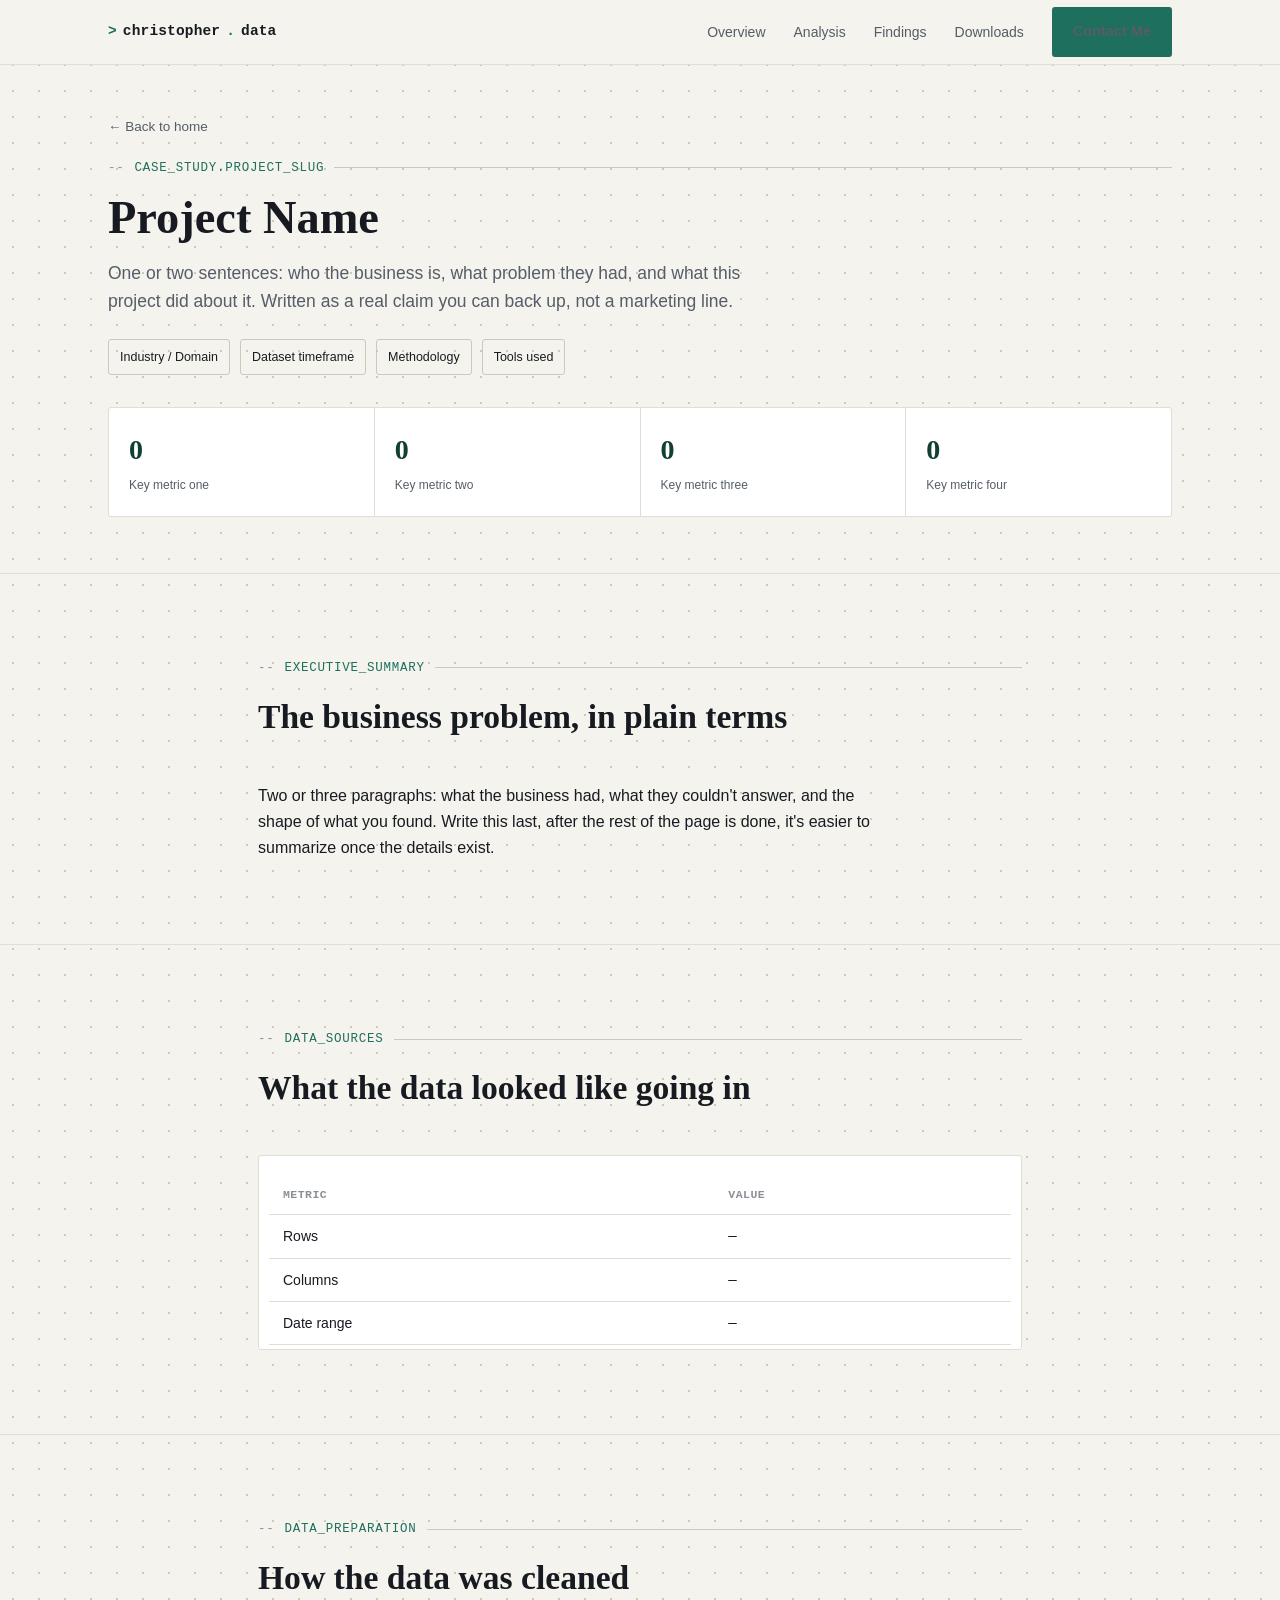
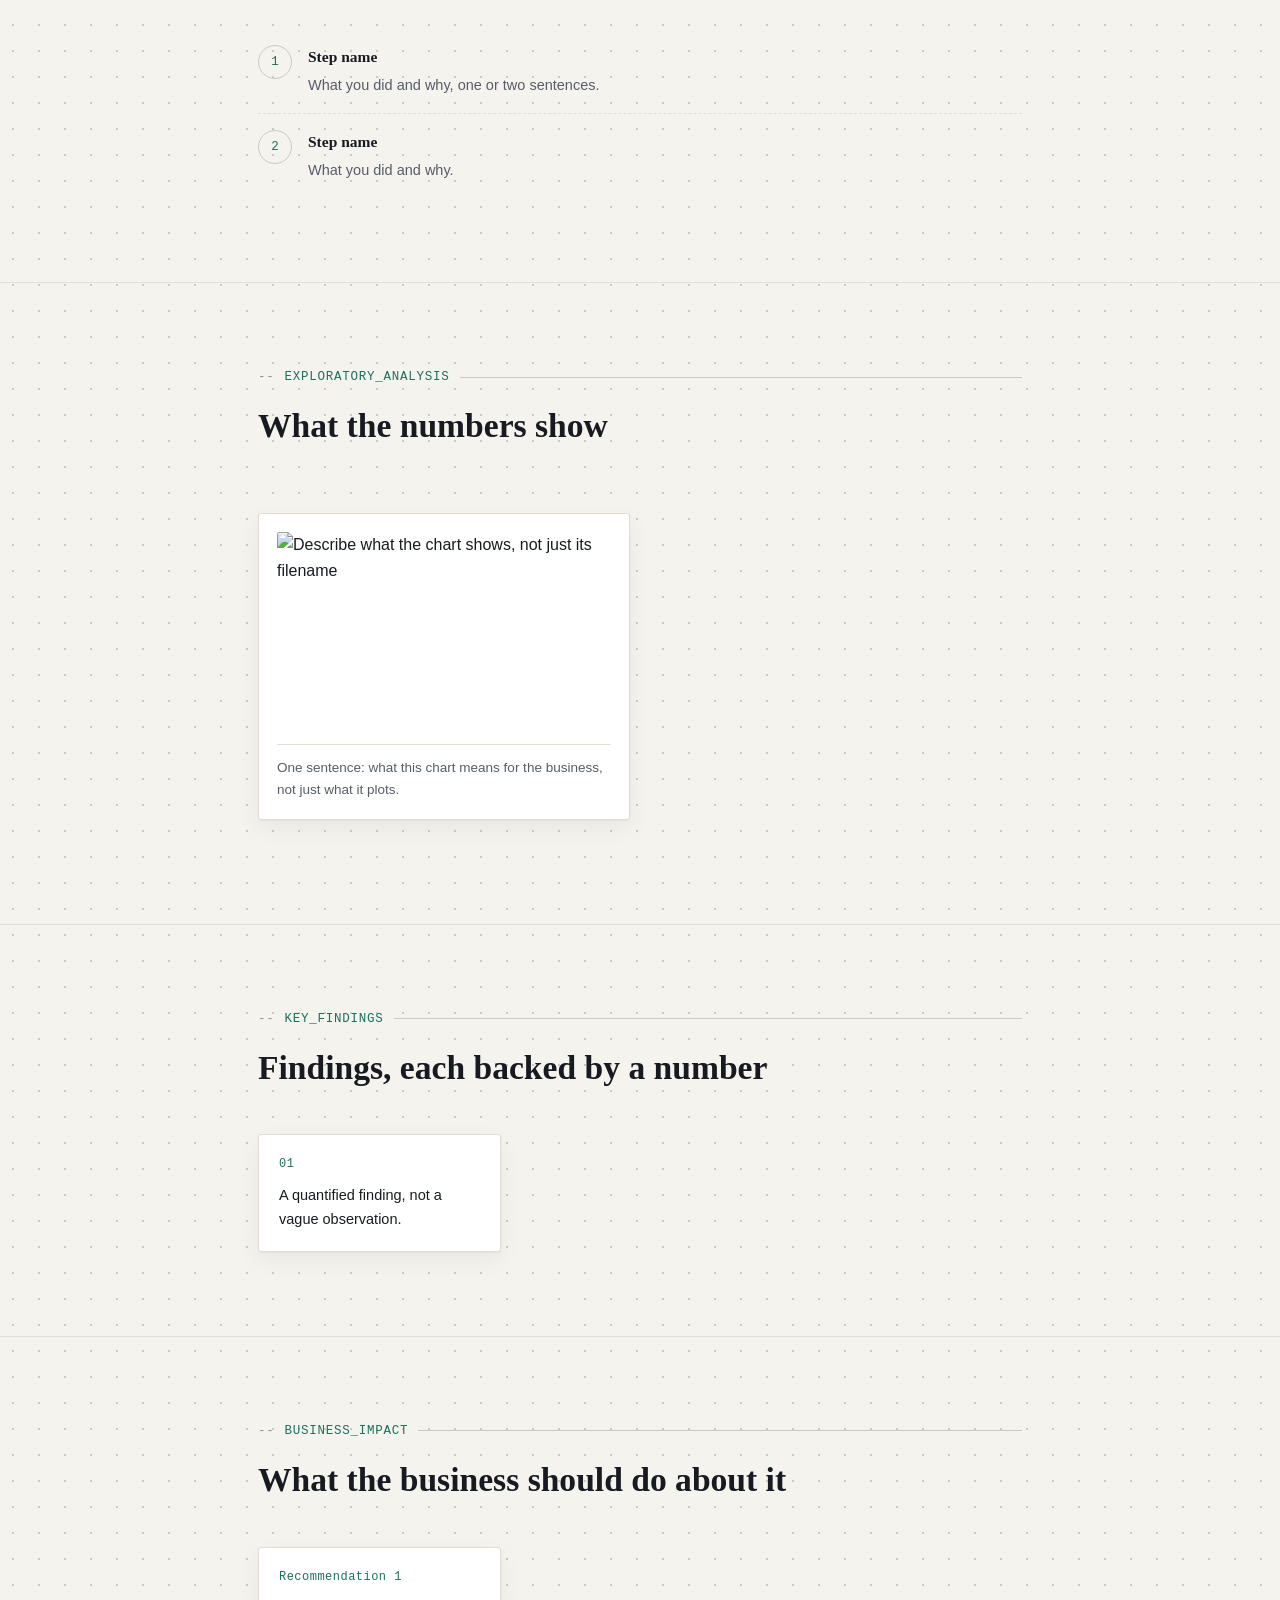
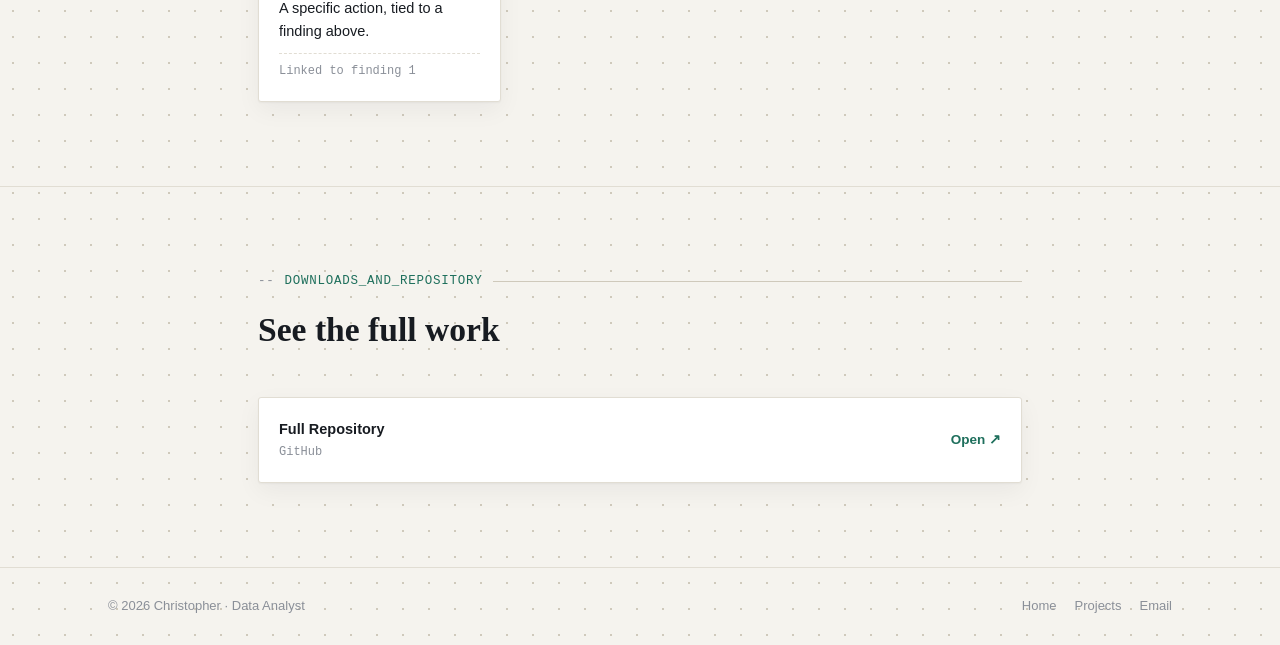
==== projects/_template/index.html @ ba426cac "Add reusable case-study template, README, and SEO basics Document the folder structure and 'add a ne" ====
<!--
  CASE STUDY TEMPLATE
  ====================
  Copy this whole "_template" folder to "projects/<your-project-slug>/" and edit
  the content in place. Keep the class names (project-card, case-hero, metric-card,
  process-timeline, chart-figure, insight-card, recommendation-card, download-card,
  list-plain) as-is; they're defined once in /assets/css/style.css and reused
  across every case study page.

  After filling this in:
  1. Add your chart/image files to /assets/img/<your-project-slug>/
  2. Add one project-card block to the "Featured Work" section of the home page (/index.html)
  3. Add a <url> entry for the new page to /sitemap.xml
  4. Remove this comment block
-->
<!doctype html>
<html lang="en">
<head>
<meta charset="utf-8" />
<title>Project Name — Case Study — Christopher</title>
<meta name="description" content="One-sentence summary of the problem and the outcome, for search results and link previews." />
<meta name="viewport" content="width=device-width, initial-scale=1" />
<meta name="robots" content="noindex" />
<link rel="stylesheet" href="../../assets/css/style.css" />
</head>
<body>

<a class="skip-link" href="#main-content">Skip to content</a>

<header class="site">
  <div class="wrap nav">
    <a href="../../#top" class="brand"><span class="dot">&gt;</span> christopher<span class="dot">.</span>data</a>
    <input type="checkbox" id="navToggle" />
    <nav class="navlinks">
      <a href="#overview">Overview</a>
      <a href="#analysis">Analysis</a>
      <a href="#findings">Findings</a>
      <a href="#downloads">Downloads</a>
      <a href="../../#contact" class="btn btn-primary cta">Contact Me</a>
    </nav>
    <label for="navToggle" class="hamburger" aria-label="Toggle menu">
      <svg width="18" height="14" viewBox="0 0 18 14" fill="none"><path d="M0 1h18M0 7h18M0 13h18" stroke="currentColor" stroke-width="1.6"/></svg>
    </label>
  </div>
</header>

<main id="main-content">

  <section class="case-hero">
    <div class="wrap">
      <a class="back-link reveal" href="../../#projects">&larr; Back to home</a>
      <p class="eyebrow reveal">case_study.project_slug<span class="rule"></span></p>
      <h1 class="reveal">Project Name</h1>
      <p class="summary reveal">One or two sentences: who the business is, what problem they had, and what this project did about it. Written as a real claim you can back up, not a marketing line.</p>

      <div class="case-meta reveal">
        <span class="tag">Industry / Domain</span>
        <span class="tag">Dataset timeframe</span>
        <span class="tag">Methodology</span>
        <span class="tag">Tools used</span>
      </div>

      <div class="metric-row reveal">
        <div class="metric-card"><div class="num"><span data-count-to="0" data-suffix="">0</span></div><div class="lbl">Key metric one</div></div>
        <div class="metric-card"><div class="num"><span data-count-to="0" data-suffix="">0</span></div><div class="lbl">Key metric two</div></div>
        <div class="metric-card"><div class="num"><span data-count-to="0" data-suffix="">0</span></div><div class="lbl">Key metric three</div></div>
        <div class="metric-card"><div class="num"><span data-count-to="0" data-suffix="">0</span></div><div class="lbl">Key metric four</div></div>
      </div>
    </div>
  </section>

  <section class="section" id="overview">
    <div class="wrap-narrow">
      <div class="section-head reveal">
        <p class="eyebrow">executive_summary<span class="rule"></span></p>
        <h2 class="section-title">The business problem, in plain terms</h2>
      </div>
      <div class="prose reveal">
        <p>Two or three paragraphs: what the business had, what they couldn't answer, and the shape of what you found. Write this last, after the rest of the page is done, it's easier to summarize once the details exist.</p>
      </div>
    </div>
  </section>

  <section class="section" id="data">
    <div class="wrap-narrow">
      <div class="section-head reveal">
        <p class="eyebrow">data_sources<span class="rule"></span></p>
        <h2 class="section-title">What the data looked like going in</h2>
      </div>
      <div class="table-wrap reveal">
        <table class="data-table">
          <thead><tr><th>Metric</th><th>Value</th></tr></thead>
          <tbody>
            <tr><td>Rows</td><td class="num">&mdash;</td></tr>
            <tr><td>Columns</td><td class="num">&mdash;</td></tr>
            <tr><td>Date range</td><td class="num">&mdash;</td></tr>
          </tbody>
        </table>
      </div>
    </div>
  </section>

  <section class="section" id="cleaning">
    <div class="wrap-narrow">
      <div class="section-head reveal">
        <p class="eyebrow">data_preparation<span class="rule"></span></p>
        <h2 class="section-title">How the data was cleaned</h2>
      </div>
      <div class="process-timeline reveal">
        <div class="process-step"><div class="idx">1</div><div><h3>Step name</h3><p>What you did and why, one or two sentences.</p></div></div>
        <div class="process-step"><div class="idx">2</div><div><h3>Step name</h3><p>What you did and why.</p></div></div>
      </div>
    </div>
  </section>

  <section class="section" id="analysis">
    <div class="wrap-narrow">
      <div class="section-head reveal">
        <p class="eyebrow">exploratory_analysis<span class="rule"></span></p>
        <h2 class="section-title">What the numbers show</h2>
      </div>
      <div class="chart-grid">
        <figure class="chart-figure reveal">
          <img src="../../assets/img/project-slug/chart1.png" alt="Describe what the chart shows, not just its filename" loading="lazy" width="800" height="480" />
          <figcaption>One sentence: what this chart means for the business, not just what it plots.</figcaption>
        </figure>
      </div>
    </div>
  </section>

  <section class="section" id="findings">
    <div class="wrap-narrow">
      <div class="section-head reveal">
        <p class="eyebrow">key_findings<span class="rule"></span></p>
        <h2 class="section-title">Findings, each backed by a number</h2>
      </div>
      <div class="card-grid">
        <div class="insight-card reveal"><div class="idx">01</div><p>A quantified finding, not a vague observation.</p></div>
      </div>
    </div>
  </section>

  <section class="section" id="recommendations">
    <div class="wrap-narrow">
      <div class="section-head reveal">
        <p class="eyebrow">business_impact<span class="rule"></span></p>
        <h2 class="section-title">What the business should do about it</h2>
      </div>
      <div class="card-grid">
        <div class="recommendation-card reveal"><div class="idx">Recommendation 1</div><p>A specific action, tied to a finding above.</p><div class="linked">Linked to finding 1</div></div>
      </div>
    </div>
  </section>

  <section class="section" id="downloads">
    <div class="wrap-narrow">
      <div class="section-head reveal">
        <p class="eyebrow">downloads_and_repository<span class="rule"></span></p>
        <h2 class="section-title">See the full work</h2>
      </div>
      <div class="reveal" style="display:flex;flex-direction:column;gap:12px">
        <div class="download-card">
          <div class="meta"><div class="name">Full Repository</div><div class="type">GitHub</div></div>
          <a href="#" target="_blank" rel="noopener">Open &#8599;</a>
        </div>
      </div>
    </div>
  </section>

</main>

<footer>
  <div class="wrap footer-row">
    <span>&copy; 2026 Christopher · Data Analyst</span>
    <div class="footer-links">
      <a href="../../#top">Home</a>
      <a href="../../#projects">Projects</a>
      <a href="mailto:tcmtika@gmail.com">Email</a>
    </div>
  </div>
</footer>

<script src="../../assets/js/main.js"></script>
</body>
</html>
---- assets/css/style.css ----
/* ---------- tokens ---------- */
:root {
  --paper: #f5f3ee;
  --paper-raised: #ffffff;
  --ink: #171b21;
  --ink-muted: #565d68;
  --ink-faint: #8a8f98;
  --line: #e1ddd3;
  --line-strong: #cfc9bb;
  --accent: #1e6f5c;
  --accent-strong: #123f33;
  --accent-on: #f5f3ee;
  --tag-amber: #a3651f;
  --shadow: 0 1px 2px rgba(23, 27, 33, 0.04), 0 8px 24px rgba(23, 27, 33, 0.05);
  --radius: 3px;
  color-scheme: light;
}
@media (prefers-color-scheme: dark) {
  :root {
    --paper: #12151a;
    --paper-raised: #191d24;
    --ink: #ece9e1;
    --ink-muted: #a2a8b2;
    --ink-faint: #6b7178;
    --line: #292e37;
    --line-strong: #383e49;
    --accent: #3ddba0;
    --accent-strong: #8ff0c6;
    --accent-on: #0c1512;
    --tag-amber: #e6a35a;
    --shadow: 0 1px 2px rgba(0, 0, 0, 0.3), 0 12px 32px rgba(0, 0, 0, 0.35);
    color-scheme: dark;
  }
}
:root[data-theme="dark"] {
  --paper: #12151a;
  --paper-raised: #191d24;
  --ink: #ece9e1;
  --ink-muted: #a2a8b2;
  --ink-faint: #6b7178;
  --line: #292e37;
  --line-strong: #383e49;
  --accent: #3ddba0;
  --accent-strong: #8ff0c6;
  --accent-on: #0c1512;
  --tag-amber: #e6a35a;
  --shadow: 0 1px 2px rgba(0, 0, 0, 0.3), 0 12px 32px rgba(0, 0, 0, 0.35);
  color-scheme: dark;
}
:root[data-theme="light"] {
  --paper: #f5f3ee;
  --paper-raised: #ffffff;
  --ink: #171b21;
  --ink-muted: #565d68;
  --ink-faint: #8a8f98;
  --line: #e1ddd3;
  --line-strong: #cfc9bb;
  --accent: #1e6f5c;
  --accent-strong: #123f33;
  --accent-on: #f5f3ee;
  --tag-amber: #a3651f;
  --shadow: 0 1px 2px rgba(23, 27, 33, 0.04), 0 8px 24px rgba(23, 27, 33, 0.05);
  color-scheme: light;
}

/* ---------- reset-ish ---------- */
* { box-sizing: border-box; }
html { scroll-behavior: smooth; }
@media (prefers-reduced-motion: reduce) {
  html { scroll-behavior: auto; }
  * { animation-duration: 0.01ms !important; animation-iteration-count: 1 !important; transition-duration: 0.01ms !important; scroll-behavior: auto !important; }
}
body {
  margin: 0;
  background: var(--paper);
  color: var(--ink);
  font-family: -apple-system, "Segoe UI", Roboto, Helvetica, Arial, sans-serif;
  font-size: 16px;
  line-height: 1.6;
  background-image: radial-gradient(var(--line-strong) 1px, transparent 1px);
  background-size: 26px 26px;
}
.serif { font-family: Iowan Old Style, Charter, "Georgia", "Times New Roman", serif; }
.mono { font-family: ui-monospace, "SF Mono", "Cascadia Mono", Consolas, Menlo, monospace; }
h1, h2, h3, h4 { font-family: Iowan Old Style, Charter, Georgia, "Times New Roman", serif; font-weight: 600; text-wrap: balance; margin: 0; color: var(--ink); }
p { margin: 0; }
a { color: inherit; }
img { max-width: 100%; display: block; }
section { position: relative; }

.wrap { max-width: 1120px; margin: 0 auto; padding: 0 28px; }
@media (max-width: 640px) { .wrap { padding: 0 20px; } }
.wrap-narrow { max-width: 820px; margin: 0 auto; padding: 0 28px; }
@media (max-width: 640px) { .wrap-narrow { padding: 0 20px; } }

/* ---------- skip link ---------- */
.skip-link {
  position: absolute; left: -999px; top: 0; z-index: 100; background: var(--accent); color: var(--accent-on);
  padding: 12px 18px; border-radius: 0 0 var(--radius) 0; font-size: 14px; font-weight: 600; text-decoration: none;
}
.skip-link:focus { left: 0; }

.eyebrow {
  font-family: ui-monospace, "SF Mono", Consolas, Menlo, monospace;
  font-size: 12.5px;
  letter-spacing: 0.06em;
  text-transform: uppercase;
  color: var(--accent);
  display: flex;
  align-items: center;
  gap: 10px;
}
.eyebrow::before { content: "--"; color: var(--ink-faint); }
.eyebrow .rule { flex: 1; height: 1px; background: var(--line-strong); }

.btn {
  display: inline-flex;
  align-items: center;
  gap: 8px;
  padding: 12px 20px;
  border-radius: var(--radius);
  font-size: 14.5px;
  font-weight: 600;
  text-decoration: none;
  border: 1px solid transparent;
  cursor: pointer;
  transition: transform 0.15s ease, background 0.15s ease, border-color 0.15s ease;
}
.btn:active { transform: translateY(1px); }
.btn-primary { background: var(--accent); color: var(--accent-on); }
.btn-primary:hover { background: var(--accent-strong); }
.btn-ghost { background: transparent; color: var(--ink); border-color: var(--line-strong); }
.btn-ghost:hover { border-color: var(--accent); color: var(--accent); }
.btn:focus-visible { outline: 2px solid var(--accent); outline-offset: 2px; }

/* ---------- nav ---------- */
header.site {
  position: sticky;
  top: 0;
  z-index: 40;
  background: color-mix(in srgb, var(--paper) 88%, transparent);
  backdrop-filter: blur(8px);
  border-bottom: 1px solid var(--line);
}
.nav { display: flex; align-items: center; justify-content: space-between; height: 64px; }
.brand {
  font-family: ui-monospace, "SF Mono", Consolas, Menlo, monospace;
  font-weight: 600;
  font-size: 14.5px;
  letter-spacing: 0.01em;
  text-decoration: none;
  display: flex;
  align-items: baseline;
  gap: 6px;
}
.brand .dot { color: var(--accent); }
.navlinks { display: flex; align-items: center; gap: 28px; font-size: 14px; }
.navlinks a { text-decoration: none; color: var(--ink-muted); }
.navlinks a:hover { color: var(--ink); }
.navlinks .cta { display: inline-block; }
#navToggle { display: none; }
.hamburger {
  display: none;
  background: none;
  border: 1px solid var(--line-strong);
  border-radius: var(--radius);
  width: 38px;
  height: 38px;
  align-items: center;
  justify-content: center;
  cursor: pointer;
  color: var(--ink);
}
@media (max-width: 760px) {
  .navlinks { position: fixed; inset: 64px 0 auto 0; background: var(--paper); flex-direction: column; align-items: flex-start; padding: 20px 20px 24px; border-bottom: 1px solid var(--line); gap: 18px; transform: translateY(-8px); opacity: 0; pointer-events: none; transition: opacity 0.18s ease, transform 0.18s ease; }
  #navToggle:checked ~ .navlinks { opacity: 1; transform: translateY(0); pointer-events: auto; }
  .hamburger { display: inline-flex; }
}

/* ---------- hero ---------- */
.hero { padding: 88px 0 64px; }
.hero-grid { display: grid; grid-template-columns: 1.15fr 0.85fr; gap: 56px; align-items: center; }
@media (max-width: 900px) { .hero-grid { grid-template-columns: 1fr; } }
.hero h1 { font-size: clamp(2.3rem, 4.6vw, 3.6rem); line-height: 1.06; letter-spacing: -0.01em; margin: 18px 0 20px; }
.hero .lede { font-size: 18px; color: var(--ink-muted); max-width: 46ch; }
.hero .lede strong { color: var(--ink); font-weight: 600; }
.hero-actions { display: flex; gap: 12px; margin-top: 30px; flex-wrap: wrap; }

.config-strip {
  margin-top: 40px;
  border: 1px solid var(--line);
  border-radius: var(--radius);
  background: var(--paper-raised);
  box-shadow: var(--shadow);
  overflow: hidden;
}
.config-strip .row { display: grid; grid-template-columns: 140px 1fr; font-size: 13.5px; border-top: 1px solid var(--line); }
.config-strip .row:first-child { border-top: none; }
.config-strip .key { font-family: ui-monospace, "SF Mono", Consolas, Menlo, monospace; color: var(--ink-faint); padding: 11px 14px; border-right: 1px solid var(--line); }
.config-strip .val { padding: 11px 14px; color: var(--ink); }

/* decorative dashboard mock */
.mock {
  background: var(--paper-raised);
  border: 1px solid var(--line);
  border-radius: var(--radius);
  box-shadow: var(--shadow);
  overflow: hidden;
}
.mock .bar { display: flex; align-items: center; gap: 8px; padding: 10px 14px; border-bottom: 1px solid var(--line); font-family: ui-monospace, "SF Mono", Consolas, Menlo, monospace; font-size: 12px; color: var(--ink-faint); }
.mock .bar span.chip { width: 8px; height: 8px; border-radius: 50%; background: var(--line-strong); }
.mock .body { padding: 18px; }
.mock svg { width: 100%; height: auto; display: block; }

/* ---------- section shell ---------- */
.section { padding: 84px 0; border-top: 1px solid var(--line); }
.section-head { margin-bottom: 40px; }
.section-title { font-size: clamp(1.6rem, 3vw, 2.1rem); margin-top: 12px; }
.section-sub { color: var(--ink-muted); margin-top: 10px; max-width: 60ch; font-size: 15.5px; }

/* ---------- about ---------- */
.about-grid { display: grid; grid-template-columns: 260px 1fr; gap: 52px; }
@media (max-width: 800px) { .about-grid { grid-template-columns: 1fr; } }
.id-card { border: 1px solid var(--line); border-radius: var(--radius); background: var(--paper-raised); box-shadow: var(--shadow); padding: 22px; }
.id-mono {
  width: 72px; height: 72px; border-radius: var(--radius); background: var(--accent); color: var(--accent-on);
  display: flex; align-items: center; justify-content: center; font-family: Iowan Old Style, Charter, Georgia, serif; font-size: 30px; font-weight: 600; margin-bottom: 16px;
}
.id-card .name { font-family: Iowan Old Style, Charter, Georgia, serif; font-size: 19px; font-weight: 600; }
.id-card .role { font-size: 13.5px; color: var(--ink-muted); margin-top: 4px; }
.facts { list-style: none; margin: 18px 0 0; padding: 14px 0 0; border-top: 1px solid var(--line); display: flex; flex-direction: column; gap: 10px; }
.facts li { display: flex; justify-content: space-between; gap: 12px; font-size: 12.5px; }
.facts .k { font-family: ui-monospace, "SF Mono", Consolas, Menlo, monospace; color: var(--ink-faint); }
.facts .v { color: var(--ink); text-align: right; }

.about-copy p { color: var(--ink); font-size: 16px; margin-bottom: 16px; max-width: 62ch; }
.about-copy p:last-child { margin-bottom: 0; }
.about-copy .lead { font-family: Iowan Old Style, Charter, Georgia, serif; font-size: 20px; line-height: 1.5; color: var(--ink); }

/* ---------- skills ---------- */
.skills-grid { display: grid; grid-template-columns: repeat(3, 1fr); gap: 1px; background: var(--line); border: 1px solid var(--line); border-radius: var(--radius); overflow: hidden; }
@media (max-width: 760px) { .skills-grid { grid-template-columns: 1fr; } }
.skill-col { background: var(--paper-raised); padding: 26px 24px; }
.skill-col h3 { font-size: 12.5px; font-family: ui-monospace, "SF Mono", Consolas, Menlo, monospace; text-transform: uppercase; letter-spacing: 0.06em; color: var(--ink-faint); font-weight: 600; margin-bottom: 16px; }
.tag-list { display: flex; flex-wrap: wrap; gap: 8px; }
.tag { font-size: 13.5px; padding: 7px 11px; border: 1px solid var(--line-strong); border-radius: var(--radius); color: var(--ink); }

/* ---------- projects (home grid) ---------- */
.project-card {
  border: 1px solid var(--line); border-radius: var(--radius); background: var(--paper-raised); box-shadow: var(--shadow);
  margin-bottom: 28px; overflow: hidden;
}
.project-card:last-child { margin-bottom: 0; }
.project-top { display: flex; align-items: center; justify-content: space-between; gap: 16px; padding: 18px 24px; border-bottom: 1px solid var(--line); flex-wrap: wrap; }
.project-top-links { display: flex; gap: 8px; flex-wrap: wrap; }
.project-name { font-family: Iowan Old Style, Charter, Georgia, serif; font-size: 22px; }
.case-link {
  font-family: ui-monospace, "SF Mono", Consolas, Menlo, monospace; font-size: 11px; letter-spacing: 0.05em; text-transform: uppercase;
  color: var(--accent); border: 1px solid color-mix(in srgb, var(--accent) 45%, transparent); border-radius: var(--radius); padding: 4px 8px;
  text-decoration: none; display: inline-flex; align-items: center; gap: 4px; transition: background 0.15s ease, border-color 0.15s ease;
}
.case-link:hover { background: color-mix(in srgb, var(--accent) 12%, transparent); border-color: var(--accent); }
.case-link.solid { background: var(--accent); color: var(--accent-on); border-color: var(--accent); }
.case-link.solid:hover { background: var(--accent-strong); }
.project-body { display: grid; grid-template-columns: 1.3fr 1fr; gap: 0; }
@media (max-width: 820px) { .project-body { grid-template-columns: 1fr; } }
.project-steps { padding: 22px 24px; border-right: 1px solid var(--line); }
@media (max-width: 820px) { .project-steps { border-right: none; border-bottom: 1px solid var(--line); } }
.step { display: grid; grid-template-columns: 26px 1fr; gap: 12px; padding: 12px 0; border-top: 1px dashed var(--line); }
.step:first-child { border-top: none; padding-top: 0; }
.step .n { font-family: ui-monospace, "SF Mono", Consolas, Menlo, monospace; color: var(--accent); font-size: 12.5px; padding-top: 2px; }
.step .label { font-family: ui-monospace, "SF Mono", Consolas, Menlo, monospace; font-size: 11px; text-transform: uppercase; letter-spacing: 0.05em; color: var(--ink-faint); margin-bottom: 4px; }
.step .text { font-size: 14.5px; color: var(--ink); }
.project-visual { padding: 22px 24px; display: flex; flex-direction: column; gap: 16px; }
.impact-line { font-size: 14px; color: var(--ink); background: color-mix(in srgb, var(--accent) 10%, transparent); border: 1px solid color-mix(in srgb, var(--accent) 30%, transparent); border-radius: var(--radius); padding: 12px 14px; }
.impact-line strong { color: var(--accent-strong); }
.tool-row { display: flex; flex-wrap: wrap; gap: 6px; }
.tool-row .tag { font-size: 12px; padding: 5px 9px; }

/* ---------- contact ---------- */
.contact { text-align: left; }
.contact-box {
  border: 1px solid var(--line); border-radius: var(--radius); background: var(--paper-raised); box-shadow: var(--shadow);
  padding: 48px; display: grid; grid-template-columns: 1.2fr 1fr; gap: 40px; align-items: center;
}
@media (max-width: 820px) { .contact-box { grid-template-columns: 1fr; padding: 32px 24px; } }
.contact-box h2 { font-size: clamp(1.7rem, 3.4vw, 2.3rem); }
.contact-box .sub { color: var(--ink-muted); margin-top: 12px; max-width: 46ch; }
.contact-actions { display: flex; flex-direction: column; gap: 10px; }
.contact-link {
  display: flex; align-items: center; gap: 12px; padding: 13px 16px; border: 1px solid var(--line-strong); border-radius: var(--radius);
  text-decoration: none; color: var(--ink); font-size: 14.5px; transition: border-color 0.15s ease, color 0.15s ease;
}
.contact-link:hover { border-color: var(--accent); color: var(--accent); }
.contact-link svg { width: 17px; height: 17px; flex-shrink: 0; }
.contact-link .lbl { font-family: ui-monospace, "SF Mono", Consolas, Menlo, monospace; font-size: 11px; text-transform: uppercase; color: var(--ink-faint); display: block; }

/* ---------- footer ---------- */
footer { border-top: 1px solid var(--line); padding: 28px 0; }
.footer-row { display: flex; justify-content: space-between; align-items: center; flex-wrap: wrap; gap: 12px; font-size: 13px; color: var(--ink-faint); }
.footer-row a { text-decoration: none; color: var(--ink-faint); }
.footer-row a:hover { color: var(--accent); }
.footer-links { display: flex; gap: 18px; }

/* ---------- reveal ---------- */
.reveal { opacity: 0; transform: translateY(14px); transition: opacity 0.5s ease, transform 0.5s ease; }
.reveal.in { opacity: 1; transform: translateY(0); }

/* =================================================================
   CASE STUDY PAGE
   ================================================================= */

.back-link { display: inline-flex; align-items: center; gap: 8px; font-size: 13.5px; color: var(--ink-muted); text-decoration: none; margin-bottom: 20px; }
.back-link:hover { color: var(--accent); }

.case-hero { padding: 48px 0 56px; }
.case-hero h1 { font-size: clamp(2rem, 4vw, 2.9rem); line-height: 1.1; margin: 14px 0 16px; }
.case-hero .summary { font-size: 17.5px; color: var(--ink-muted); max-width: 68ch; }
.case-meta { display: flex; flex-wrap: wrap; gap: 10px; margin-top: 24px; }
.case-meta .tag { font-size: 12.5px; }

.metric-row { display: grid; grid-template-columns: repeat(4, 1fr); gap: 1px; background: var(--line); border: 1px solid var(--line); border-radius: var(--radius); overflow: hidden; margin-top: 32px; }
@media (max-width: 760px) { .metric-row { grid-template-columns: repeat(2, 1fr); } }
.metric-card { background: var(--paper-raised); padding: 20px; }
.metric-card .num { font-family: Iowan Old Style, Charter, Georgia, serif; font-size: 28px; font-weight: 600; color: var(--accent-strong); }
.metric-card .lbl { font-size: 12px; color: var(--ink-muted); margin-top: 4px; }

.prose { max-width: 72ch; font-size: 16px; color: var(--ink); }
.prose p { margin-bottom: 16px; }
.prose p:last-child { margin-bottom: 0; }
.prose strong { color: var(--ink); }

.two-col { display: grid; grid-template-columns: 1fr 1fr; gap: 32px; }
@media (max-width: 800px) { .two-col { grid-template-columns: 1fr; } }

.data-table { width: 100%; border-collapse: collapse; font-size: 14px; margin-top: 16px; }
.data-table th, .data-table td { text-align: left; padding: 10px 14px; border-bottom: 1px solid var(--line); }
.data-table th { font-family: ui-monospace, "SF Mono", Consolas, Menlo, monospace; font-size: 11.5px; text-transform: uppercase; letter-spacing: 0.04em; color: var(--ink-faint); font-weight: 600; }
.data-table td.num { font-family: ui-monospace, "SF Mono", Consolas, Menlo, monospace; }
.table-wrap { overflow-x: auto; border: 1px solid var(--line); border-radius: var(--radius); background: var(--paper-raised); padding: 4px 10px; }

.process-timeline { display: flex; flex-direction: column; margin-top: 16px; }
.process-step { display: grid; grid-template-columns: 34px 1fr; gap: 16px; padding: 16px 0; border-top: 1px dashed var(--line); }
.process-step:first-child { border-top: none; padding-top: 0; }
.process-step .idx {
  width: 34px; height: 34px; border-radius: 50%; border: 1px solid var(--line-strong); display: flex; align-items: center; justify-content: center;
  font-family: ui-monospace, "SF Mono", Consolas, Menlo, monospace; font-size: 12.5px; color: var(--accent); flex-shrink: 0;
}
.process-step h3 { font-size: 15.5px; margin-bottom: 4px; }
.process-step p { font-size: 14.5px; color: var(--ink-muted); }

.chart-figure { border: 1px solid var(--line); border-radius: var(--radius); background: var(--paper-raised); box-shadow: var(--shadow); padding: 18px; margin: 20px 0; }
.chart-figure img, .chart-figure svg { width: 100%; height: auto; border-radius: 2px; }
.chart-figure figcaption { font-size: 13.5px; color: var(--ink-muted); margin-top: 12px; padding-top: 12px; border-top: 1px solid var(--line); }
.chart-figure figcaption strong { color: var(--ink); }
.chart-grid { display: grid; grid-template-columns: 1fr 1fr; gap: 20px; }
@media (max-width: 800px) { .chart-grid { grid-template-columns: 1fr; } }

.interactive-chart { position: relative; }
.interactive-chart svg { overflow: visible; }
.chart-tooltip {
  position: absolute; pointer-events: none; background: var(--ink); color: var(--paper); font-size: 12px; padding: 6px 10px; border-radius: 3px;
  transform: translate(-50%, -120%); opacity: 0; transition: opacity 0.12s ease; white-space: nowrap; font-family: ui-monospace, "SF Mono", Consolas, Menlo, monospace;
  z-index: 5;
}
.chart-tooltip.show { opacity: 1; }
:root[data-theme="dark"] .chart-tooltip { background: var(--accent); color: var(--accent-on); }
@media (prefers-color-scheme: dark) {
  :root:not([data-theme="light"]) .chart-tooltip { background: var(--accent); color: var(--accent-on); }
}

.card-grid { display: grid; grid-template-columns: repeat(3, 1fr); gap: 18px; margin-top: 8px; }
@media (max-width: 900px) { .card-grid { grid-template-columns: repeat(2, 1fr); } }
@media (max-width: 640px) { .card-grid { grid-template-columns: 1fr; } }

.insight-card, .recommendation-card, .download-card {
  border: 1px solid var(--line); border-radius: var(--radius); background: var(--paper-raised); box-shadow: var(--shadow); padding: 20px;
  display: flex; flex-direction: column; gap: 10px;
}
.insight-card .idx, .recommendation-card .idx {
  font-family: ui-monospace, "SF Mono", Consolas, Menlo, monospace; font-size: 12px; color: var(--accent); letter-spacing: 0.04em;
}
.insight-card p, .recommendation-card p { font-size: 14.5px; color: var(--ink); }
.recommendation-card .linked { font-size: 12px; color: var(--ink-faint); font-family: ui-monospace, "SF Mono", Consolas, Menlo, monospace; margin-top: auto; padding-top: 8px; border-top: 1px dashed var(--line); }

.list-plain { margin: 0; padding: 0; list-style: none; display: flex; flex-direction: column; gap: 14px; }
.list-plain li { display: grid; grid-template-columns: 20px 1fr; gap: 12px; font-size: 15px; color: var(--ink); }
.list-plain li::before { content: "\2013"; color: var(--accent); font-weight: 600; }

.download-card { flex-direction: row; align-items: center; justify-content: space-between; }
.download-card .meta { display: flex; flex-direction: column; gap: 2px; }
.download-card .name { font-size: 14.5px; font-weight: 600; color: var(--ink); }
.download-card .type { font-size: 12px; color: var(--ink-faint); font-family: ui-monospace, "SF Mono", Consolas, Menlo, monospace; }
.download-card a { color: var(--accent); text-decoration: none; font-size: 13.5px; font-weight: 600; white-space: nowrap; }
.download-card a:hover { text-decoration: underline; }

.related-card { display: block; text-decoration: none; border: 1px dashed var(--line-strong); border-radius: var(--radius); padding: 20px; color: var(--ink); }
.related-card:hover { border-color: var(--accent); }
.related-card .lbl { font-size: 11.5px; text-transform: uppercase; letter-spacing: 0.05em; color: var(--ink-faint); font-family: ui-monospace, "SF Mono", Consolas, Menlo, monospace; }
.related-card h4 { margin-top: 6px; font-size: 17px; }
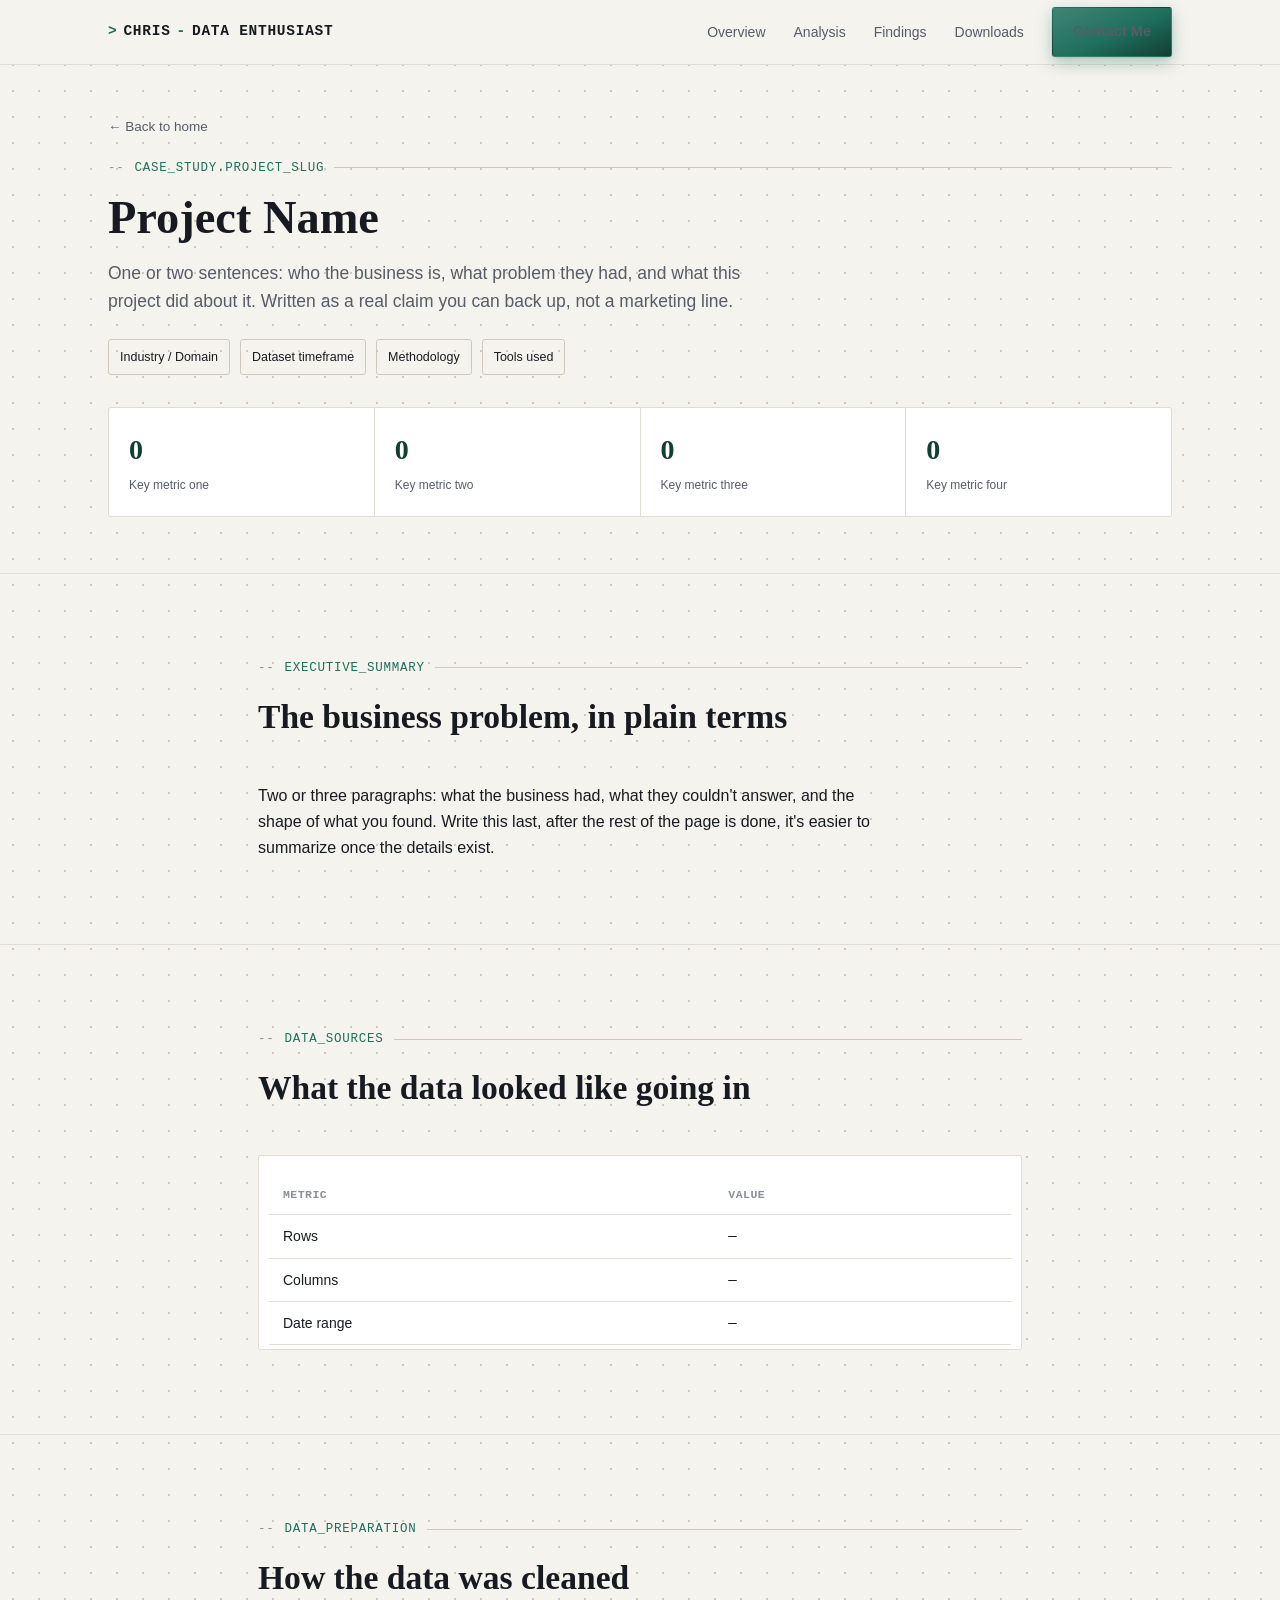
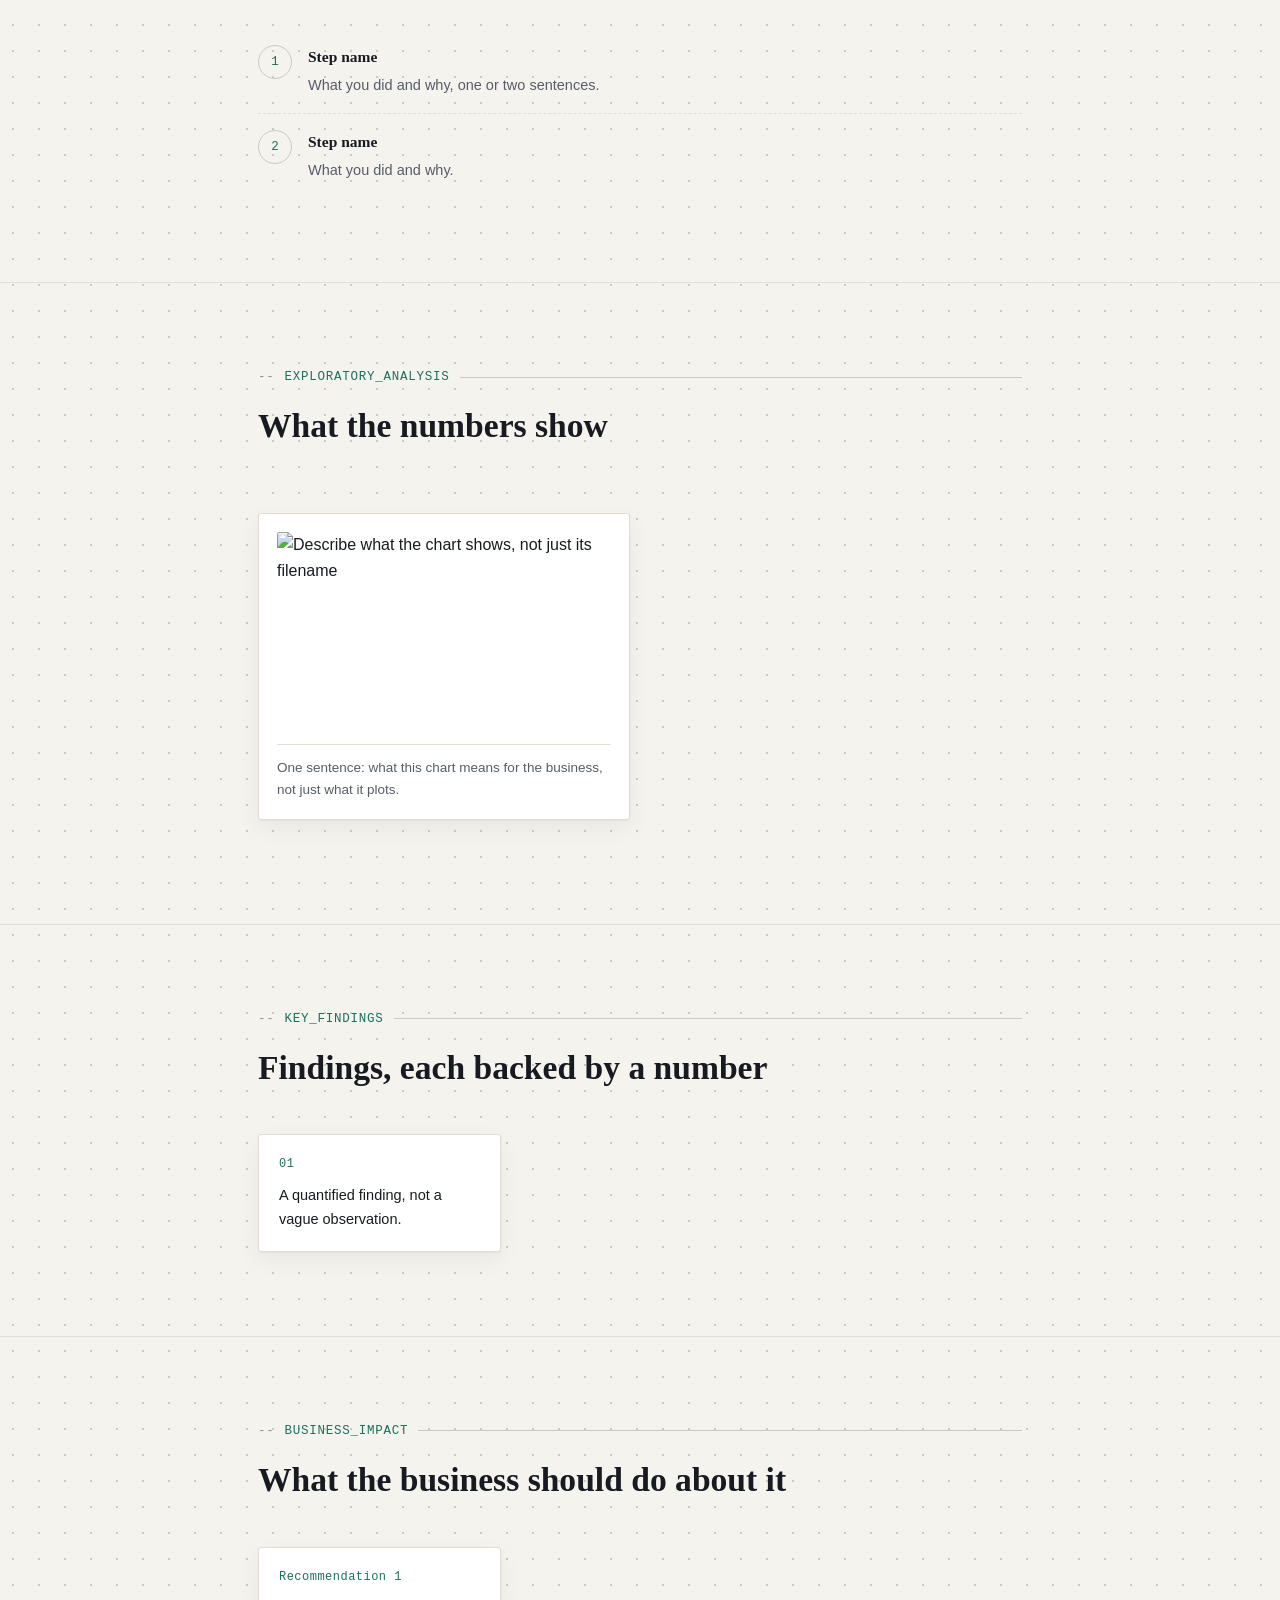
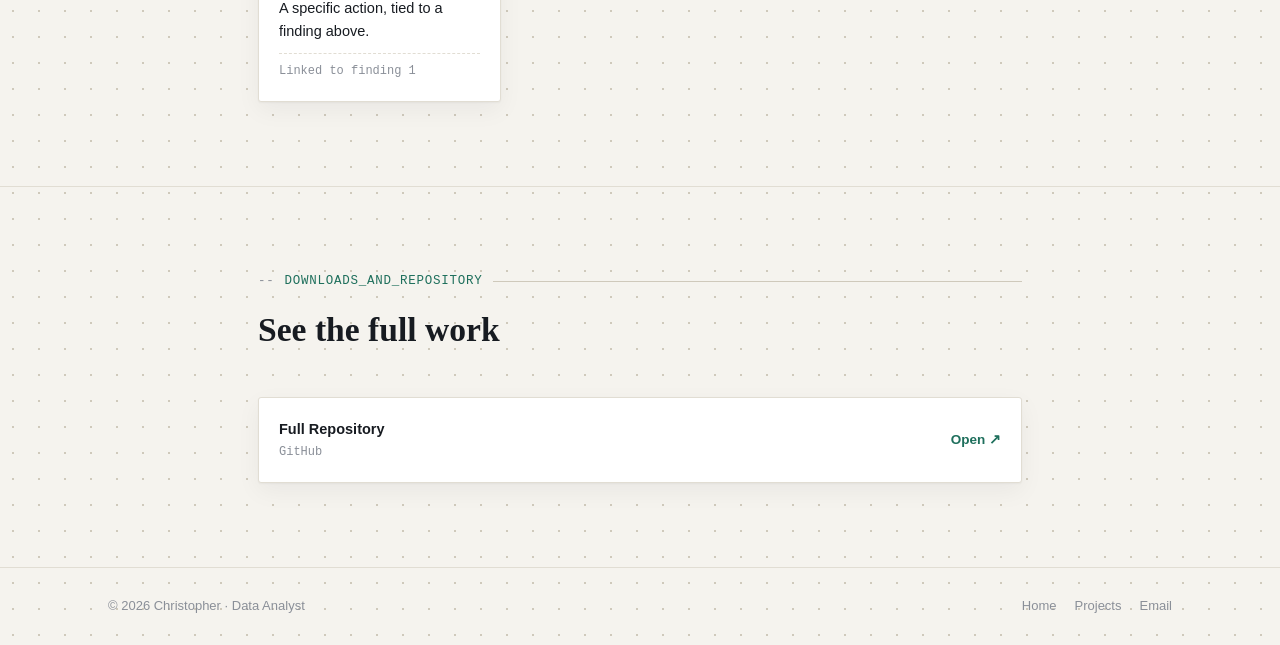
==== commit 79f2bb3b: "Give CTA button depth; update nav brand text Primary button now uses a subtle gradient and shadow in" ====
--- a/projects/_template/index.html
+++ b/projects/_template/index.html
@@ -29,7 +29,7 @@
 
 <header class="site">
   <div class="wrap nav">
-    <a href="../../#top" class="brand"><span class="dot">&gt;</span> christopher<span class="dot">.</span>data</a>
+    <a href="../../#top" class="brand"><span class="dot">&gt;</span> chris <span class="dot">-</span> data enthusiast</a>
     <input type="checkbox" id="navToggle" />
     <nav class="navlinks">
       <a href="#overview">Overview</a>
--- a/assets/css/style.css
+++ b/assets/css/style.css
@@ -127,8 +127,15 @@
   transition: transform 0.15s ease, background 0.15s ease, border-color 0.15s ease;
 }
 .btn:active { transform: translateY(1px); }
-.btn-primary { background: var(--accent); color: var(--accent-on); }
-.btn-primary:hover { background: var(--accent-strong); }
+.btn-primary {
+  background: linear-gradient(155deg, color-mix(in srgb, var(--accent) 85%, white 15%) 0%, var(--accent) 55%, var(--accent-strong) 100%);
+  color: var(--accent-on);
+  box-shadow: 0 1px 1px rgba(0, 0, 0, 0.08), 0 6px 16px color-mix(in srgb, var(--accent) 35%, transparent);
+}
+.btn-primary:hover {
+  background: linear-gradient(155deg, var(--accent) 0%, var(--accent-strong) 55%, var(--accent-strong) 100%);
+  box-shadow: 0 1px 1px rgba(0, 0, 0, 0.1), 0 8px 20px color-mix(in srgb, var(--accent) 45%, transparent);
+}
 .btn-ghost { background: transparent; color: var(--ink); border-color: var(--line-strong); }
 .btn-ghost:hover { border-color: var(--accent); color: var(--accent); }
 .btn:focus-visible { outline: 2px solid var(--accent); outline-offset: 2px; }
@@ -147,7 +154,8 @@
   font-family: ui-monospace, "SF Mono", Consolas, Menlo, monospace;
   font-weight: 600;
   font-size: 14.5px;
-  letter-spacing: 0.01em;
+  letter-spacing: 0.05em;
+  text-transform: uppercase;
   text-decoration: none;
   display: flex;
   align-items: baseline;
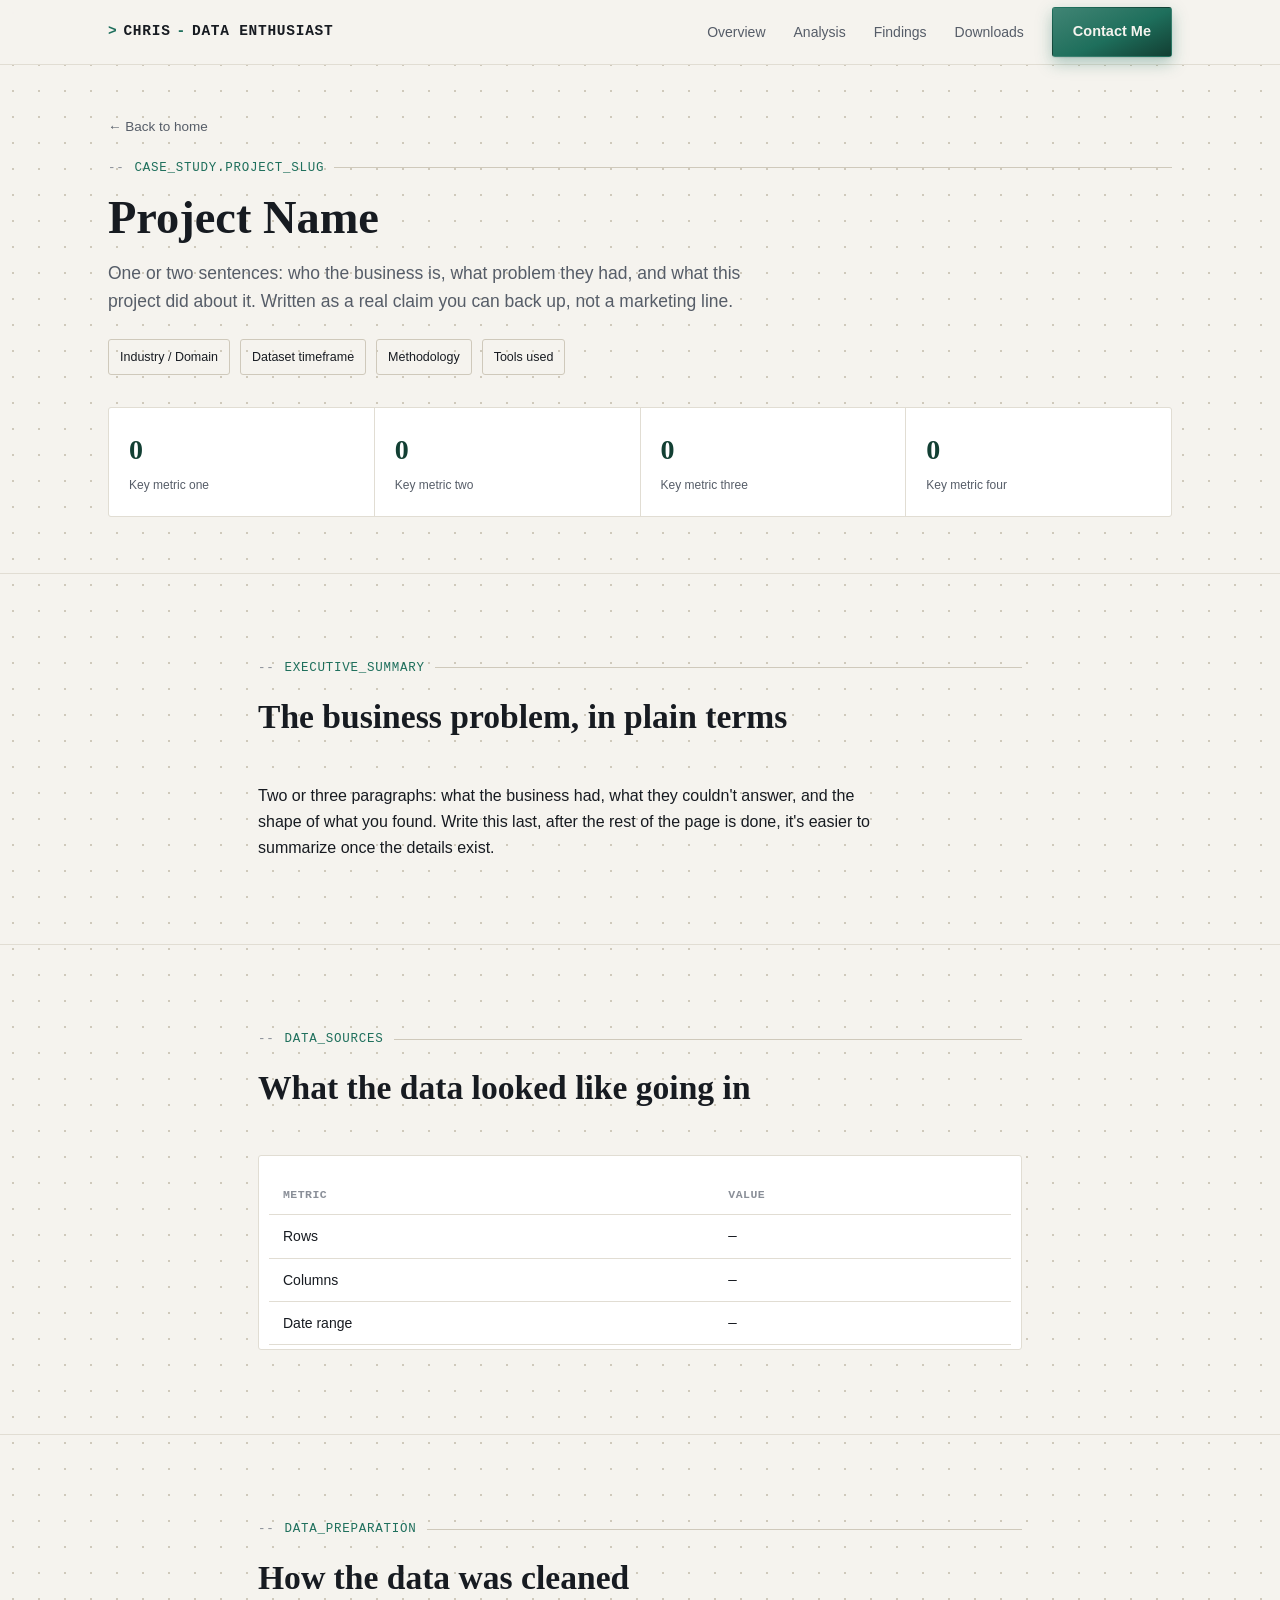
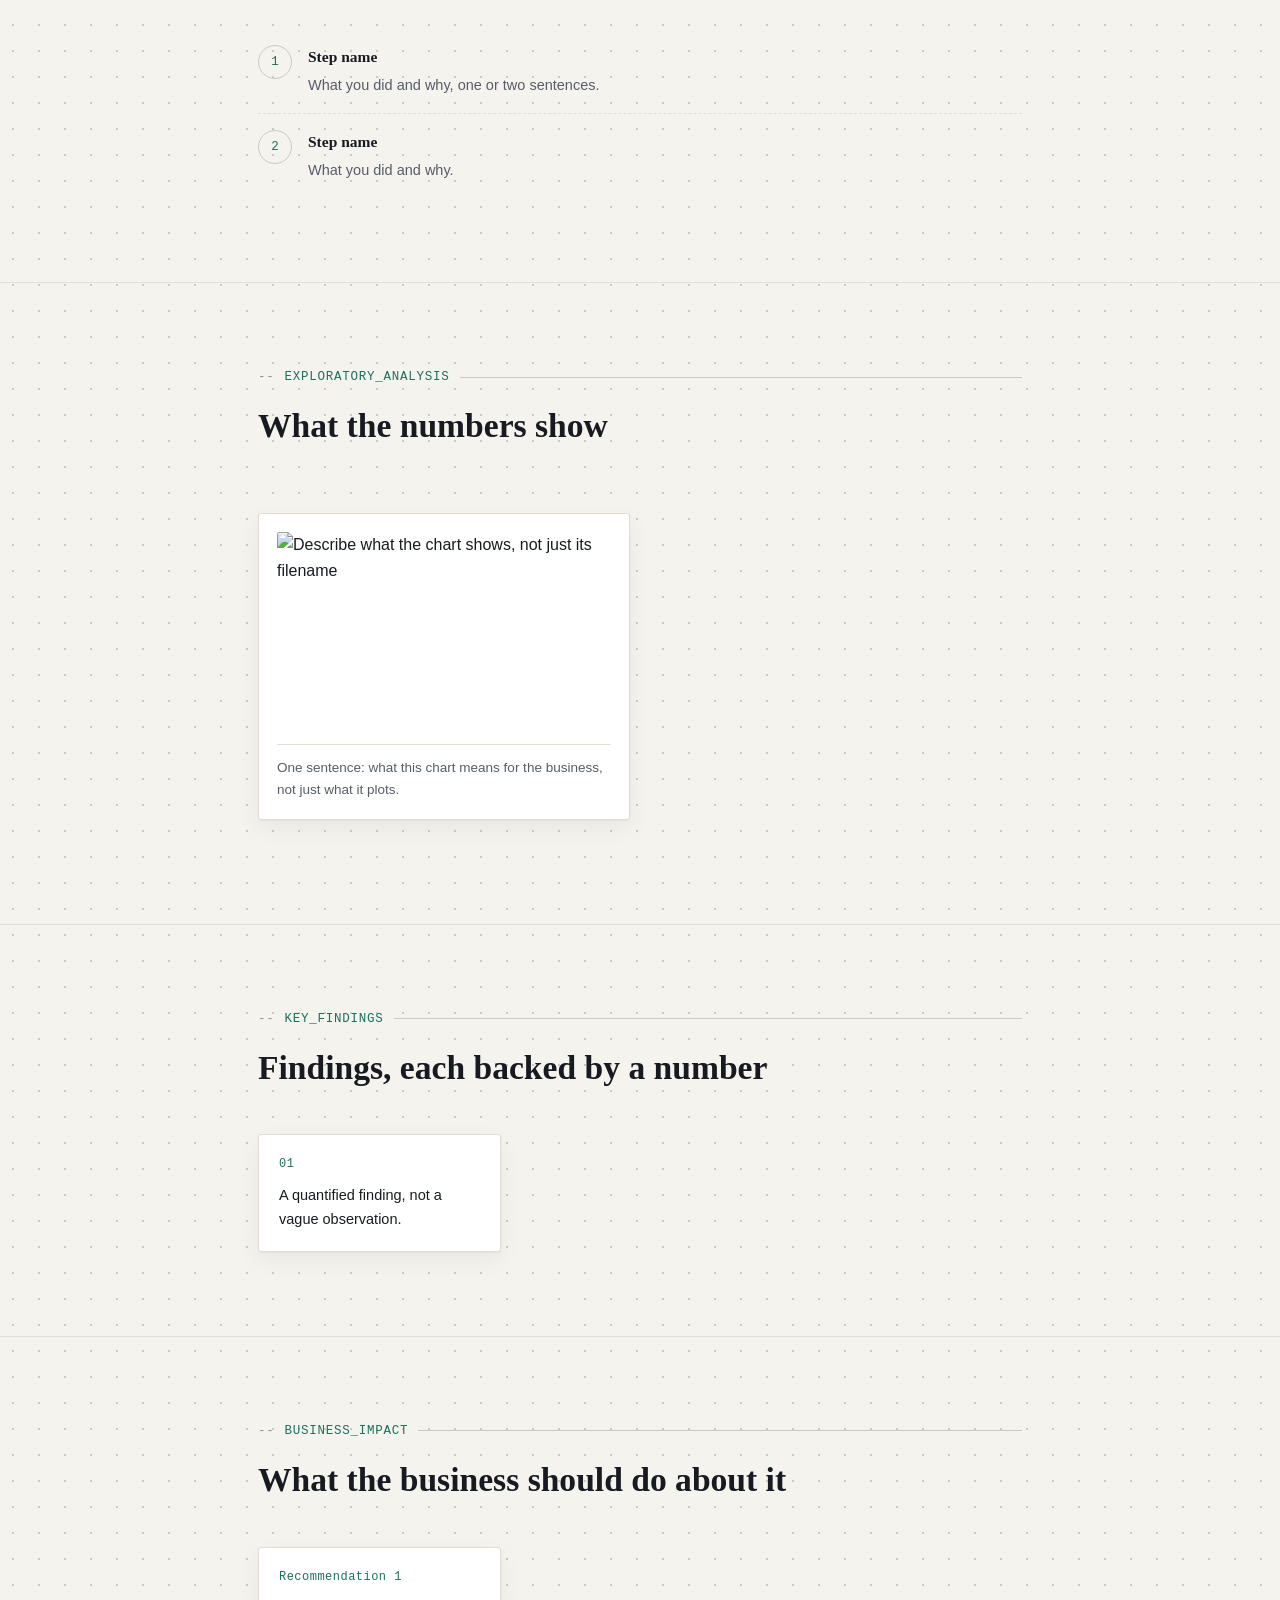
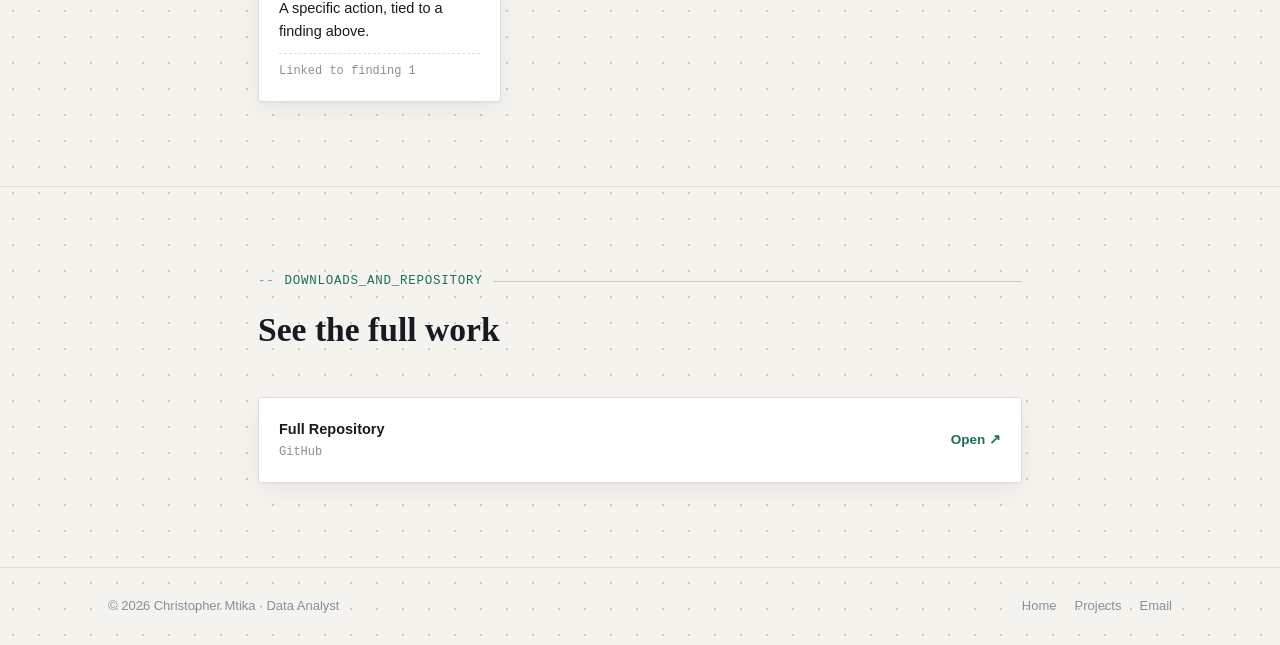
==== commit 385b254a: "Update site to full name, real About bio, and labeled charts - Use "Christopher Mtika" throughout (t" ====
--- a/projects/_template/index.html
+++ b/projects/_template/index.html
@@ -17,7 +17,7 @@
 <html lang="en">
 <head>
 <meta charset="utf-8" />
-<title>Project Name — Case Study — Christopher</title>
+<title>Project Name — Case Study — Christopher Mtika</title>
 <meta name="description" content="One-sentence summary of the problem and the outcome, for search results and link previews." />
 <meta name="viewport" content="width=device-width, initial-scale=1" />
 <meta name="robots" content="noindex" />
@@ -171,7 +171,7 @@
 
 <footer>
   <div class="wrap footer-row">
-    <span>&copy; 2026 Christopher · Data Analyst</span>
+    <span>&copy; 2026 Christopher Mtika · Data Analyst</span>
     <div class="footer-links">
       <a href="../../#top">Home</a>
       <a href="../../#projects">Projects</a>
--- a/assets/css/style.css
+++ b/assets/css/style.css
@@ -165,6 +165,7 @@
 .navlinks { display: flex; align-items: center; gap: 28px; font-size: 14px; }
 .navlinks a { text-decoration: none; color: var(--ink-muted); }
 .navlinks a:hover { color: var(--ink); }
+.navlinks .cta, .navlinks .cta:hover { color: var(--accent-on); }
 .navlinks .cta { display: inline-block; }
 #navToggle { display: none; }
 .hamburger {
